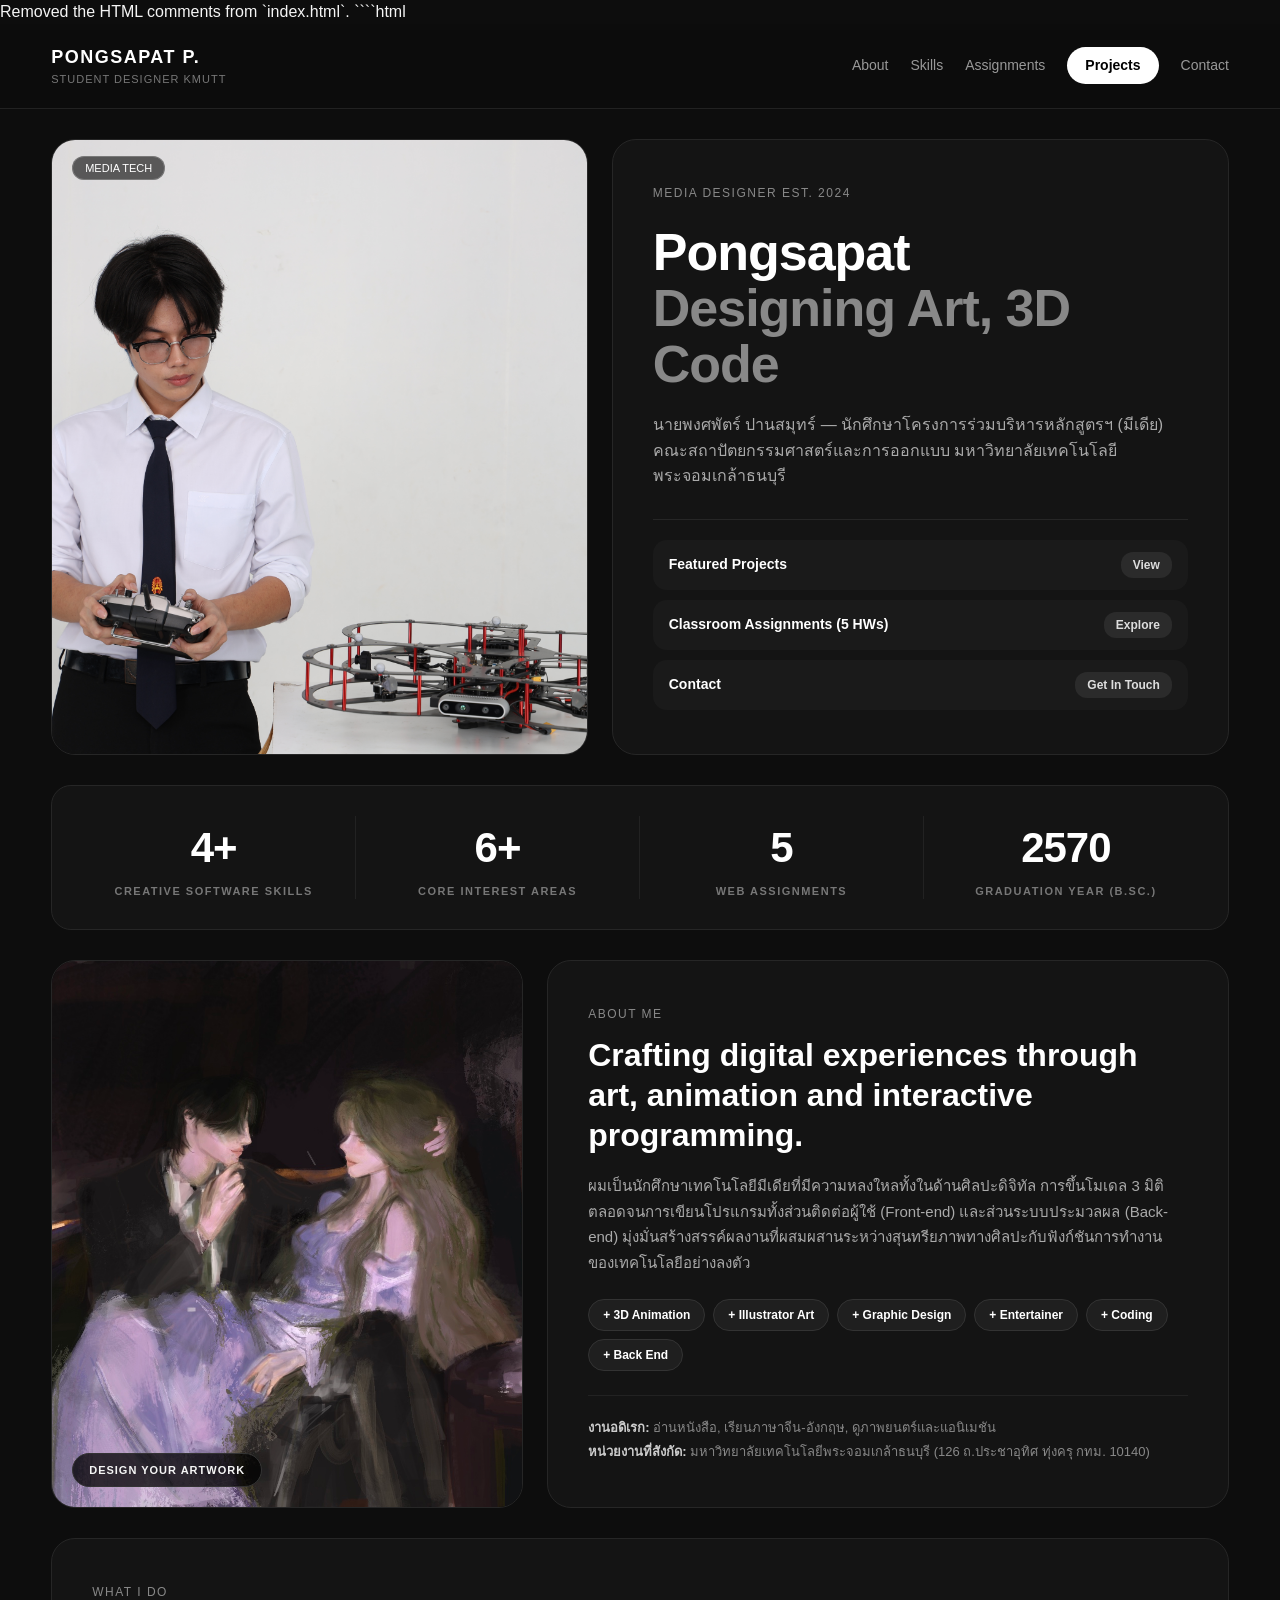
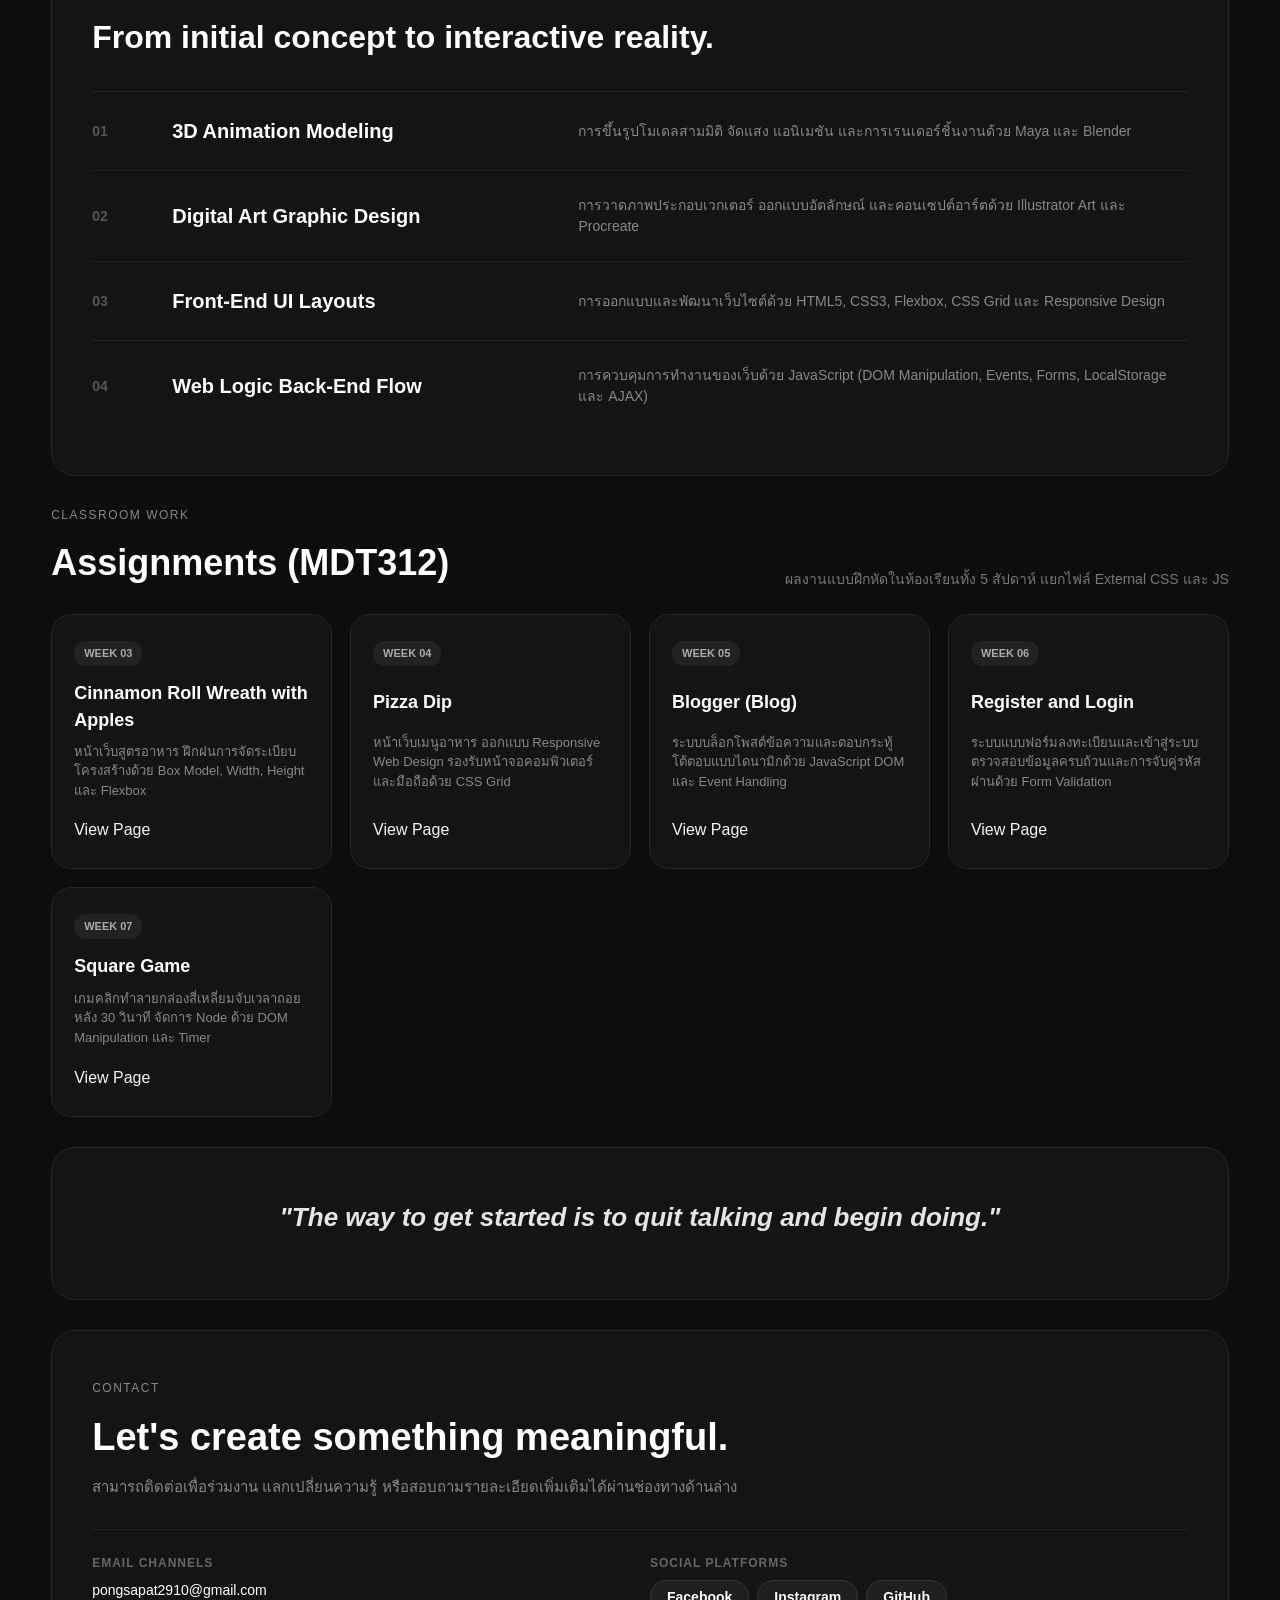
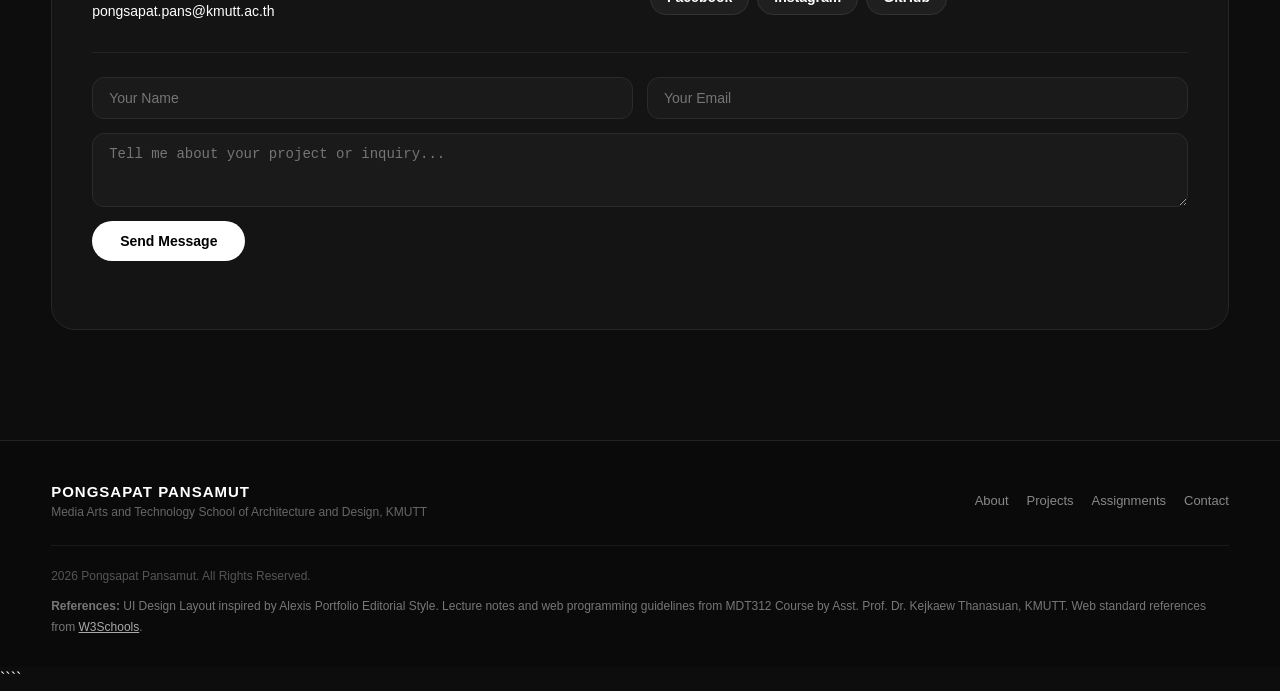
==== index.html @ ae0de147 "Add files via upload" ====
Removed the HTML comments from `index.html`.

````html
<!DOCTYPE html>
<html lang="th">
<head>
    <meta charset="UTF-8">
    <meta name="viewport" content="width=device-width, initial-scale=1.0">
    <title>Pongsapat Pansamut | Portfolio</title>
    <link rel="stylesheet" type="text/css" media="screen" href="style.css">
    <script src="main.js"></script>
</head>
<body>

    <header class="site-header">
        <div class="header-logo">
            <span class="logo-text">PONGSAPAT P.</span>
            <span class="logo-sub">STUDENT DESIGNER  KMUTT</span>
        </div>
        <nav class="header-nav">
            <a href="#about" class="nav-link">About</a>
            <a href="#skills" class="nav-link">Skills</a>
            <a href="#assignments" class="nav-link">Assignments</a>
            <a href="project.html" class="nav-link nav-btn">Projects </a>
            <a href="#contact" class="nav-link">Contact</a>
        </nav>
    </header>

    <main class="main-content">
        <section class="hero-section">
            <div class="hero-image-card">
                <img src="pic/Mindpic.jpeg" alt="นายพงศพัตร์ ปานสมุทร์" class="hero-img">
                <div class="hero-image-overlay">
                    <span class="tag-badge">MEDIA TECH</span>
                </div>
            </div>

            <div class="hero-text-card">
                <span class="section-tag"> MEDIA DESIGNER  EST. 2024</span>
                <h1 class="hero-title">
                    Pongsapat<br>
                    <span>Designing Art, 3D Code</span>
                </h1>
                <p class="hero-desc">
                    นายพงศพัตร์ ปานสมุทร์ — นักศึกษาโครงการร่วมบริหารหลักสูตรฯ (มีเดีย) 
                    คณะสถาปัตยกรรมศาสตร์และการออกแบบ มหาวิทยาลัยเทคโนโลยีพระจอมเกล้าธนบุรี
                </p>

                <div class="hero-action-list">
                    <a href="project.html" class="action-item">
                        <span>Featured Projects</span>
                        <span class="action-btn-pill">View</span>
                    </a>
                    <a href="#assignments" class="action-item">
                        <span>Classroom Assignments (5 HWs)</span>
                        <span class="action-btn-pill">Explore</span>
                    </a>
                    <a href="#contact" class="action-item">
                        <span>Contact</span>
                        <span class="action-btn-pill">Get In Touch</span>
                    </a>
                </div>
            </div>
        </section>

        <section class="stats-banner">
            <div class="stat-item">
                <h3 class="stat-number">4+</h3>
                <p class="stat-label">CREATIVE SOFTWARE SKILLS</p>
            </div>
            <div class="stat-item">
                <h3 class="stat-number">6+</h3>
                <p class="stat-label">CORE INTEREST AREAS</p>
            </div>
            <div class="stat-item">
                <h3 class="stat-number">5</h3>
                <p class="stat-label">WEB ASSIGNMENTS</p>
            </div>
            <div class="stat-item">
                <h3 class="stat-number">2570</h3>
                <p class="stat-label">GRADUATION YEAR (B.SC.)</p>
            </div>
        </section>

        <section class="about-section" id="about">
            <div class="about-grid">
                <div class="about-photo-card">
                    <img src="pic/Artwork01.JPG" alt="Pongsapat Profile" class="about-thumb">
                    <div class="open-badge">DESIGN YOUR ARTWORK</div>
                </div>

                <div class="about-info-card">
                    <span class="section-tag"> ABOUT ME </span>
                    <h2 class="about-heading">Crafting digital experiences through art, animation and interactive programming.</h2>
                    <p class="about-text">
                        ผมเป็นนักศึกษาเทคโนโลยีมีเดียที่มีความหลงใหลทั้งในด้านศิลปะดิจิทัล การขึ้นโมเดล 3 มิติ 
                        ตลอดจนการเขียนโปรแกรมทั้งส่วนติดต่อผู้ใช้ (Front-end) และส่วนระบบประมวลผล (Back-end) 
                        มุ่งมั่นสร้างสรรค์ผลงานที่ผสมผสานระหว่างสุนทรียภาพทางศิลปะกับฟังก์ชันการทำงานของเทคโนโลยีอย่างลงตัว
                    </p>

                    <div class="interest-tags">
                        <span class="interest-tag">+ 3D Animation</span>
                        <span class="interest-tag">+ Illustrator Art</span>
                        <span class="interest-tag">+ Graphic Design</span>
                        <span class="interest-tag">+ Entertainer</span>
                        <span class="interest-tag">+ Coding</span>
                        <span class="interest-tag">+ Back End</span>
                    </div>

                    <div class="hobbies-box">
                        <p><strong>งานอดิเรก:</strong> อ่านหนังสือ, เรียนภาษาจีน-อังกฤษ, ดูภาพยนตร์และแอนิเมชัน</p>
                        <p><strong>หน่วยงานที่สังกัด:</strong> มหาวิทยาลัยเทคโนโลยีพระจอมเกล้าธนบุรี (126 ถ.ประชาอุทิศ ทุ่งครุ กทม. 10140)</p>
                    </div>
                </div>
            </div>
        </section>

        <section class="skills-section" id="skills">
            <span class="section-tag"> WHAT I DO </span>
            <h2 class="skills-heading">From initial concept to interactive reality.</h2>

            <div class="services-list">
                <div class="service-row">
                    <span class="service-num">01</span>
                    <h3 class="service-title">3D Animation  Modeling</h3>
                    <p class="service-desc">การขึ้นรูปโมเดลสามมิติ จัดแสง แอนิเมชัน และการเรนเดอร์ชิ้นงานด้วย Maya และ Blender</p>
                </div>
                <div class="service-row">
                    <span class="service-num">02</span>
                    <h3 class="service-title">Digital Art  Graphic Design</h3>
                    <p class="service-desc">การวาดภาพประกอบเวกเตอร์ ออกแบบอัตลักษณ์ และคอนเซปต์อาร์ตด้วย Illustrator Art และ Procreate</p>
                </div>
                <div class="service-row">
                    <span class="service-num">03</span>
                    <h3 class="service-title">Front-End UI Layouts</h3>
                    <p class="service-desc">การออกแบบและพัฒนาเว็บไซต์ด้วย HTML5, CSS3, Flexbox, CSS Grid และ Responsive Design</p>
                </div>
                <div class="service-row">
                    <span class="service-num">04</span>
                    <h3 class="service-title">Web Logic Back-End Flow</h3>
                    <p class="service-desc">การควบคุมการทำงานของเว็บด้วย JavaScript (DOM Manipulation, Events, Forms, LocalStorage และ AJAX)</p>
                </div>
            </div>
        </section>

        <section class="assignments-section" id="assignments">
            <div class="section-header-flex">
                <div>
                    <span class="section-tag"> CLASSROOM WORK </span>
                    <h2 class="section-title-large">Assignments (MDT312)</h2>
                </div>
                <p class="section-desc-muted">ผลงานแบบฝึกหัดในห้องเรียนทั้ง 5 สัปดาห์ แยกไฟล์ External CSS และ JS</p>
            </div>

            <div class="assignments-grid">
                <article class="assignment-card">
                    <span class="hw-badge">WEEK 03</span>
                    <h3 class="card-item-title">Cinnamon Roll Wreath with Apples</h3>
                    <p class="card-item-desc">หน้าเว็บสูตรอาหาร ฝึกฝนการจัดระเบียบโครงสร้างด้วย Box Model, Width, Height และ Flexbox</p>
                    <a href="assignments/cinnamon-roll/index.html" class="view-btn">View Page </a>
                </article>

                <article class="assignment-card">
                    <span class="hw-badge">WEEK 04</span>
                    <h3 class="card-item-title">Pizza Dip</h3>
                    <p class="card-item-desc">หน้าเว็บเมนูอาหาร ออกแบบ Responsive Web Design รองรับหน้าจอคอมพิวเตอร์และมือถือด้วย CSS Grid</p>
                    <a href="assignments/pizza-dip/index.html" class="view-btn">View Page </a>
                </article>

                <article class="assignment-card">
                    <span class="hw-badge">WEEK 05</span>
                    <h3 class="card-item-title">Blogger (Blog)</h3>
                    <p class="card-item-desc">ระบบบล็อกโพสต์ข้อความและตอบกระทู้โต้ตอบแบบไดนามิกด้วย JavaScript DOM และ Event Handling</p>
                    <a href="assignments/blog/index.html" class="view-btn">View Page </a>
                </article>

                <article class="assignment-card">
                    <span class="hw-badge">WEEK 06</span>
                    <h3 class="card-item-title">Register and Login</h3>
                    <p class="card-item-desc">ระบบแบบฟอร์มลงทะเบียนและเข้าสู่ระบบ ตรวจสอบข้อมูลครบถ้วนและการจับคู่รหัสผ่านด้วย Form Validation</p>
                    <a href="assignments/register-login/index.html" class="view-btn">View Page </a>
                </article>

                <article class="assignment-card">
                    <span class="hw-badge">WEEK 07</span>
                    <h3 class="card-item-title">Square Game</h3>
                    <p class="card-item-desc">เกมคลิกทำลายกล่องสี่เหลี่ยมจับเวลาถอยหลัง 30 วินาที จัดการ Node ด้วย DOM Manipulation และ Timer</p>
                    <a href="assignments/square-game/index.html" class="view-btn">View Page </a>
                </article>
            </div>
        </section>

        <section class="quote-section">
            <blockquote class="quote-text">
                "The way to get started is to quit talking and begin doing."
            </blockquote>
        </section>

        <section class="contact-section" id="contact">
            <div class="contact-card">
                <span class="section-tag"> CONTACT </span>
                <h2 class="contact-heading">Let's create something meaningful.</h2>
                <p class="contact-sub">สามารถติดต่อเพื่อร่วมงาน แลกเปลี่ยนความรู้ หรือสอบถามรายละเอียดเพิ่มเติมได้ผ่านช่องทางด้านล่าง</p>

                <div class="contact-links-grid">
                    <div class="contact-box">
                        <h4>EMAIL CHANNELS</h4>
                        <p><a href="mailto:pongsapat2910@gmail.com">pongsapat2910@gmail.com</a></p>
                        <p><a href="mailto:pongsapat.pans@kmutt.ac.th">pongsapat.pans@kmutt.ac.th</a></p>
                    </div>

                    <div class="contact-box">
                        <h4>SOCIAL PLATFORMS</h4>
                        <div class="social-pills">
                            <a href="https://www.facebook.com/homeworkman3018/" target="_blank" class="pill-btn">Facebook</a>
                            <a href="https://www.instagram.com/blue_blosmt/" target="_blank" class="pill-btn">Instagram</a>
                            <a href="https://github.com/paking2910" target="_blank" class="pill-btn">GitHub</a>
                        </div>
                    </div>
                </div>

                <form id="contactForm" class="minimal-form">
                    <div class="form-row">
                        <input type="text" id="senderName" name="senderName" placeholder="Your Name" required>
                        <input type="email" id="senderEmail" name="senderEmail" placeholder="Your Email" required>
                    </div>
                    <textarea id="senderMsg" name="senderMsg" rows="3" placeholder="Tell me about your project or inquiry..." required></textarea>
                    <button type="submit" class="submit-pill-btn">Send Message  </button>
                    <p id="formFeedback" class="form-feedback"></p>
                </form>
            </div>
        </section>
    </main>

    <footer class="site-footer">
        <div class="footer-top">
            <div class="footer-brand">
                <h3>PONGSAPAT PANSAMUT</h3>
                <p>Media Arts and Technology  School of Architecture and Design, KMUTT</p>
            </div>
            <div class="footer-nav">
                <a href="#about">About</a>
                <a href="project.html">Projects</a>
                <a href="#assignments">Assignments</a>
                <a href="#contact">Contact</a>
            </div>
        </div>

        <hr class="footer-divider">

        <div class="footer-bottom">
            <p>2026 Pongsapat Pansamut. All Rights Reserved.</p>
            <p class="references-note">
                <strong>References:</strong> UI Design Layout inspired by Alexis Portfolio Editorial Style. 
                Lecture notes and web programming guidelines from MDT312 Course by Asst. Prof. Dr. Kejkaew Thanasuan, KMUTT. 
                Web standard references from <a href="https://www.w3schools.com/" target="_blank">W3Schools</a>.
            </p>
        </div>
    </footer>

</body>
</html>
````
---- style.css ----
/* ==========================================================
   MDT312 PORTFOLIO - EDITORIAL DARK THEME
   Shared External CSS for index.html & project.html
   ========================================================== */

/* 1. Global Reset & Body Setup (Week 2 & Week 3) */
* {
    margin: 0;
    padding: 0;
    box-sizing: border-box;
}

body {
    font-family: -apple-system, BlinkMacSystemFont, "Segoe UI", Roboto, Helvetica, Arial, sans-serif;
    background-color: #0d0d0d;
    color: #f5f5f5;
    line-height: 1.5;
    overflow-x: hidden;
}

a {
    color: inherit;
    text-decoration: none;
    transition: all 0.25s ease;
}

img {
    max-width: 100%;
    height: auto;
    display: block;
}

/* 2. Header & Top Navigation (Week 3: Flexbox & Layout) */
.site-header {
    width: 100%;
    padding: 20px 4%;
    display: flex;
    justify-content: space-between;
    align-items: center;
    border-bottom: 1px solid #222222;
    background-color: rgba(13, 13, 13, 0.95);
    position: sticky;
    top: 0;
    z-index: 1000;
}

.header-logo {
    display: flex;
    flex-direction: column;
}

.logo-text {
    font-size: 18px;
    font-weight: 800;
    letter-spacing: 1.5px;
    color: #ffffff;
}

.logo-sub {
    font-size: 11px;
    color: #777777;
    letter-spacing: 1px;
}

.header-nav {
    display: flex;
    align-items: center;
    gap: 22px;
}

.nav-link {
    font-size: 14px;
    color: #999999;
    font-weight: 500;
}

.nav-link:hover {
    color: #ffffff;
}

.nav-btn {
    background-color: #ffffff;
    color: #000000 !important;
    padding: 8px 18px;
    border-radius: 20px;
    font-weight: 600;
}

.nav-btn:hover {
    background-color: #cccccc;
    transform: translateY(-2px);
}

/* 3. Main Container Layout */
.main-content {
    max-width: 1280px;
    margin: 0 auto;
    padding: 30px 4% 80px 4%;
}

.section-tag {
    display: inline-block;
    font-size: 12px;
    color: #888888;
    letter-spacing: 1.5px;
    margin-bottom: 12px;
    text-transform: uppercase;
}

/* 4. Hero Section: Split 2-Column (Week 3: Flexbox / Grid) */
.hero-section {
    display: grid;
    grid-template-columns: 1fr 1.15fr;
    gap: 24px;
    margin-bottom: 30px;
}

.hero-image-card {
    position: relative;
    background-color: #161616;
    border: 1px solid #262626;
    border-radius: 24px;
    overflow: hidden;
    min-height: 480px;
    display: flex;
    align-items: center;
    justify-content: center;
}

.hero-img {
    width: 100%;
    height: 100%;
    object-fit: cover;
}

.hero-image-overlay {
    position: absolute;
    top: 20px;
    left: 20px;
}

.tag-badge {
    background-color: rgba(0, 0, 0, 0.6);
    border: 1px solid rgba(255, 255, 255, 0.2);
    color: #ffffff;
    font-size: 11px;
    padding: 5px 12px;
    border-radius: 14px;
}

.hero-text-card {
    background-color: #141414;
    border: 1px solid #262626;
    border-radius: 24px;
    padding: 44px 40px;
    display: flex;
    flex-direction: column;
    justify-content: space-between;
}

.hero-title {
    font-size: 52px;
    font-weight: 900;
    line-height: 1.08;
    letter-spacing: -1px;
    color: #ffffff;
    margin: 10px 0 20px 0;
}

.hero-title span {
    color: #888888;
    font-weight: 700;
}

.hero-desc {
    color: #aaaaaa;
    font-size: 16px;
    line-height: 1.6;
    margin-bottom: 30px;
}

.hero-action-list {
    display: flex;
    flex-direction: column;
    gap: 10px;
    border-top: 1px solid #262626;
    padding-top: 20px;
}

.action-item {
    display: flex;
    justify-content: space-between;
    align-items: center;
    padding: 12px 16px;
    background-color: #1a1a1a;
    border-radius: 14px;
    color: #ffffff;
    font-size: 14px;
    font-weight: 600;
    transition: all 0.25s ease;
}

.action-item:hover {
    background-color: #242424;
    transform: translateX(4px);
}

.action-btn-pill {
    background-color: #2b2b2b;
    font-size: 12px;
    padding: 4px 12px;
    border-radius: 12px;
    color: #dddddd;
}

/* 5. Stats Banner (Week 4: CSS Grid) */
.stats-banner {
    display: grid;
    grid-template-columns: repeat(4, 1fr);
    background-color: #141414;
    border: 1px solid #262626;
    border-radius: 20px;
    padding: 30px 20px;
    margin-bottom: 30px;
    text-align: center;
}

.stat-item {
    border-right: 1px solid #222222;
    padding: 0 10px;
}

.stat-item:last-child {
    border-right: none;
}

.stat-number {
    font-size: 42px;
    font-weight: 900;
    color: #ffffff;
    letter-spacing: -1px;
    margin-bottom: 4px;
}

.stat-label {
    font-size: 11px;
    color: #777777;
    letter-spacing: 1.5px;
    font-weight: 600;
}

/* 6. About Section (Week 3: Card Layout) */
.about-section {
    margin-bottom: 30px;
}

.about-grid {
    display: grid;
    grid-template-columns: 0.9fr 1.3fr;
    gap: 24px;
}

.about-photo-card {
    position: relative;
    background-color: #141414;
    border: 1px solid #262626;
    border-radius: 24px;
    overflow: hidden;
    display: flex;
    align-items: center;
    justify-content: center;
}

.about-thumb {
    width: 100%;
    height: 100%;
    object-fit: cover;
}

.open-badge {
    position: absolute;
    bottom: 20px;
    left: 20px;
    background-color: rgba(0, 0, 0, 0.75);
    border: 1px solid #333333;
    padding: 8px 16px;
    border-radius: 20px;
    font-size: 11px;
    font-weight: 700;
    letter-spacing: 1px;
}

.about-info-card {
    background-color: #141414;
    border: 1px solid #262626;
    border-radius: 24px;
    padding: 44px 40px;
}

.about-heading {
    font-size: 32px;
    font-weight: 800;
    line-height: 1.25;
    color: #ffffff;
    margin-bottom: 18px;
}

.about-text {
    font-size: 15px;
    color: #aaaaaa;
    line-height: 1.7;
    margin-bottom: 24px;
}

.interest-tags {
    display: flex;
    flex-wrap: wrap;
    gap: 8px;
    margin-bottom: 24px;
}

.interest-tag {
    background-color: #1f1f1f;
    border: 1px solid #333333;
    color: #ffffff;
    font-size: 12px;
    padding: 6px 14px;
    border-radius: 16px;
    font-weight: 600;
}

.hobbies-box {
    border-top: 1px solid #222222;
    padding-top: 20px;
    font-size: 13px;
    color: #888888;
    line-height: 1.8;
}

.hobbies-box strong {
    color: #cccccc;
}

/* 7. Skills / Services List (Week 3 & Week 4) */
.skills-section {
    background-color: #141414;
    border: 1px solid #262626;
    border-radius: 24px;
    padding: 44px 40px;
    margin-bottom: 30px;
}

.skills-heading {
    font-size: 32px;
    font-weight: 800;
    color: #ffffff;
    margin-bottom: 30px;
}

.services-list {
    display: flex;
    flex-direction: column;
}

.service-row {
    display: grid;
    grid-template-columns: 80px 1.2fr 1.8fr;
    align-items: center;
    padding: 24px 0;
    border-top: 1px solid #222222;
    transition: background-color 0.2s ease;
}

.service-row:hover {
    background-color: rgba(255, 255, 255, 0.02);
}

.service-num {
    font-size: 14px;
    color: #555555;
    font-weight: 700;
}

.service-title {
    font-size: 20px;
    font-weight: 700;
    color: #ffffff;
}

.service-desc {
    font-size: 14px;
    color: #888888;
}

/* 8. Assignments Grid Section (Week 4: CSS Grid) */
.assignments-section {
    margin-bottom: 30px;
}

.section-header-flex {
    display: flex;
    justify-content: space-between;
    align-items: flex-end;
    margin-bottom: 24px;
}

.section-title-large {
    font-size: 36px;
    font-weight: 900;
    color: #ffffff;
}

.section-desc-muted {
    font-size: 14px;
    color: #777777;
}

.assignments-grid {
    display: grid;
    grid-template-columns: repeat(auto-fit, minmax(230px, 1fr));
    gap: 18px;
}

.assignment-card {
    background-color: #141414;
    border: 1px solid #262626;
    border-radius: 20px;
    padding: 26px 22px;
    display: flex;
    flex-direction: column;
    justify-content: space-between;
    min-height: 230px;
    transition: transform 0.25s ease, border-color 0.25s ease;
}

.assignment-card:hover {
    transform: translateY(-5px);
    border-color: #555555;
}

.hw-badge {
    align-self: flex-start;
    background-color: #222222;
    color: #aaaaaa;
    font-size: 11px;
    font-weight: 700;
    padding: 4px 10px;
    border-radius: 12px;
}

.card-item-title {
    font-size: 18px;
    font-weight: 700;
    color: #ffffff;
    margin: 14px 0 8px 0;
}

.card-item-desc {
    font-size: 13px;
    color: #888888;
    line-height: 1.5;
    margin-bottom: 18px;
}

.card-link-btn {
    align-self: flex-start;
    font-size: 13px;
    font-weight: 700;
    color: #ffffff;
    border-bottom: 1px solid #ffffff;
    padding-bottom: 2px;
}

.card-link-btn:hover {
    color: #888888;
    border-color: #888888;
}

/* 9. Quote Banner */
.quote-section {
    background-color: #141414;
    border: 1px solid #262626;
    border-radius: 24px;
    padding: 50px 30px;
    text-align: center;
    margin-bottom: 30px;
}

.quote-text {
    font-size: 26px;
    font-style: italic;
    font-weight: 600;
    color: #e5e5e5;
    max-width: 800px;
    margin: 0 auto 12px auto;
}

.quote-author {
    font-size: 13px;
    color: #777777;
    letter-spacing: 1px;
}

/* 10. Contact Section & Minimal Form */
.contact-section {
    margin-bottom: 30px;
}

.contact-card {
    background-color: #141414;
    border: 1px solid #262626;
    border-radius: 24px;
    padding: 48px 40px;
}

.contact-heading {
    font-size: 38px;
    font-weight: 900;
    color: #ffffff;
    margin-bottom: 10px;
}

.contact-sub {
    font-size: 15px;
    color: #888888;
    margin-bottom: 30px;
}

.contact-links-grid {
    display: grid;
    grid-template-columns: 1fr 1fr;
    gap: 20px;
    border-top: 1px solid #222222;
    padding-top: 24px;
    margin-bottom: 30px;
}

.contact-box h4 {
    font-size: 12px;
    color: #666666;
    letter-spacing: 1px;
    margin-bottom: 8px;
}

.contact-box a {
    color: #ffffff;
    font-size: 14px;
}

.contact-box a:hover {
    text-decoration: underline;
}

.social-pills {
    display: flex;
    gap: 8px;
    flex-wrap: wrap;
}

.pill-btn {
    background-color: #1f1f1f;
    border: 1px solid #333333;
    padding: 6px 16px;
    border-radius: 16px;
    font-size: 13px;
    color: #ffffff;
    font-weight: 600;
}

.pill-btn:hover {
    background-color: #ffffff;
    color: #000000;
}

.minimal-form {
    border-top: 1px solid #222222;
    padding-top: 24px;
    display: flex;
    flex-direction: column;
    gap: 14px;
}

.form-row {
    display: grid;
    grid-template-columns: 1fr 1fr;
    gap: 14px;
}

.minimal-form input, .minimal-form textarea {
    background-color: #1a1a1a;
    border: 1px solid #2b2b2b;
    border-radius: 12px;
    padding: 12px 16px;
    color: #ffffff;
    font-size: 14px;
    outline: none;
    transition: border-color 0.2s ease;
}

.minimal-form input:focus, .minimal-form textarea:focus {
    border-color: #666666;
}

.submit-pill-btn {
    align-self: flex-start;
    background-color: #ffffff;
    color: #000000;
    border: none;
    padding: 12px 28px;
    border-radius: 20px;
    font-size: 14px;
    font-weight: 700;
    cursor: pointer;
    transition: all 0.25s ease;
}

.submit-pill-btn:hover {
    background-color: #dddddd;
    transform: translateY(-2px);
}

.form-feedback {
    font-size: 13px;
    color: #48bb78;
    margin-top: 6px;
}

/* 11. Projects Page Styles (สำหรับหน้า project.html) */
.project-header-section {
    padding: 40px 0 20px 0;
}

.project-page-title {
    font-size: 44px;
    font-weight: 900;
    color: #ffffff;
    margin-bottom: 12px;
}

.project-page-desc {
    color: #888888;
    font-size: 16px;
    max-width: 700px;
}

.projects-grid-section {
    margin-top: 20px;
}

.projects-grid {
    display: grid;
    grid-template-columns: 1fr 1fr;
    gap: 24px;
}

.project-grid-card {
    background-color: #141414;
    border: 1px solid #262626;
    border-radius: 24px;
    overflow: hidden;
    display: flex;
    flex-direction: column;
    transition: transform 0.25s ease, border-color 0.25s ease;
}

.project-grid-card:hover {
    transform: translateY(-5px);
    border-color: #444444;
}

.project-thumb-box {
    width: 100%;
    height: 240px;
    background-color: #1a1a1a;
    position: relative;
    overflow: hidden;
}

.image-placeholder {
    width: 100%;
    height: 100%;
    display: flex;
    align-items: center;
    justify-content: center;
    color: #555555;
    font-size: 12px;
    font-weight: 700;
    letter-spacing: 1.5px;
    border-bottom: 1px solid #222222;
}

.project-card-meta {
    padding: 24px;
    display: grid;
    grid-template-columns: 40px 1fr;
    gap: 12px;
}

.project-id {
    font-size: 14px;
    font-weight: 700;
    color: #555555;
}

.project-item-title {
    font-size: 22px;
    font-weight: 800;
    color: #ffffff;
    margin-bottom: 4px;
}

.project-category {
    font-size: 12px;
    color: #777777;
    margin-bottom: 12px;
}

.project-item-desc {
    font-size: 14px;
    color: #999999;
    line-height: 1.6;
}

.inline-card-link {
    display: inline-block;
    margin-top: 12px;
    font-size: 13px;
    font-weight: 700;
    color: #ffffff;
    border-bottom: 1px solid #ffffff;
}

.inline-card-link:hover {
    color: #aaaaaa;
    border-color: #aaaaaa;
}

.back-home-wrap {
    text-align: center;
    margin-top: 50px;
}

.pill-btn-large {
    display: inline-block;
    background-color: #ffffff;
    color: #000000;
    padding: 14px 32px;
    border-radius: 24px;
    font-weight: 700;
    font-size: 14px;
}

.pill-btn-large:hover {
    background-color: #dddddd;
    transform: translateY(-2px);
}

/* 12. Footer & References */
.site-footer {
    border-top: 1px solid #222222;
    padding: 40px 4% 30px 4%;
    background-color: #0a0a0a;
}

.footer-top {
    display: flex;
    justify-content: space-between;
    align-items: center;
    margin-bottom: 24px;
}

.footer-brand h3 {
    font-size: 15px;
    font-weight: 800;
    letter-spacing: 1px;
    color: #ffffff;
}

.footer-brand p {
    font-size: 12px;
    color: #666666;
}

.footer-nav {
    display: flex;
    gap: 18px;
}

.footer-nav a {
    font-size: 13px;
    color: #888888;
}

.footer-nav a:hover {
    color: #ffffff;
}

.footer-divider {
    border: none;
    border-top: 1px solid #1a1a1a;
    margin-bottom: 20px;
}

.footer-bottom {
    font-size: 12px;
    color: #555555;
    line-height: 1.7;
}

.references-note {
    margin-top: 10px;
    color: #777777;
}

.references-note a {
    color: #aaaaaa;
    text-decoration: underline;
}

/* 13. Responsive Web Design (Week 4: Media Queries) */
@media only screen and (max-width: 900px) {
    .hero-section {
        grid-template-columns: 1fr;
    }
    .hero-title {
        font-size: 38px;
    }
    .about-grid {
        grid-template-columns: 1fr;
    }
    .projects-grid {
        grid-template-columns: 1fr;
    }
    .stats-banner {
        grid-template-columns: repeat(2, 1fr);
        gap: 20px;
    }
    .stat-item:nth-child(2) {
        border-right: none;
    }
    .service-row {
        grid-template-columns: 50px 1fr;
        gap: 8px;
    }
    .service-desc {
        grid-column: 2 / span 1;
    }
}

@media only screen and (max-width: 600px) {
    .site-header {
        flex-direction: column;
        gap: 12px;
        text-align: center;
    }
    .header-nav {
        flex-wrap: wrap;
        justify-content: center;
        gap: 10px;
    }
    .form-row {
        grid-template-columns: 1fr;
    }
    .contact-links-grid {
        grid-template-columns: 1fr;
    }
    .footer-top {
        flex-direction: column;
        gap: 16px;
        text-align: center;
    }
}
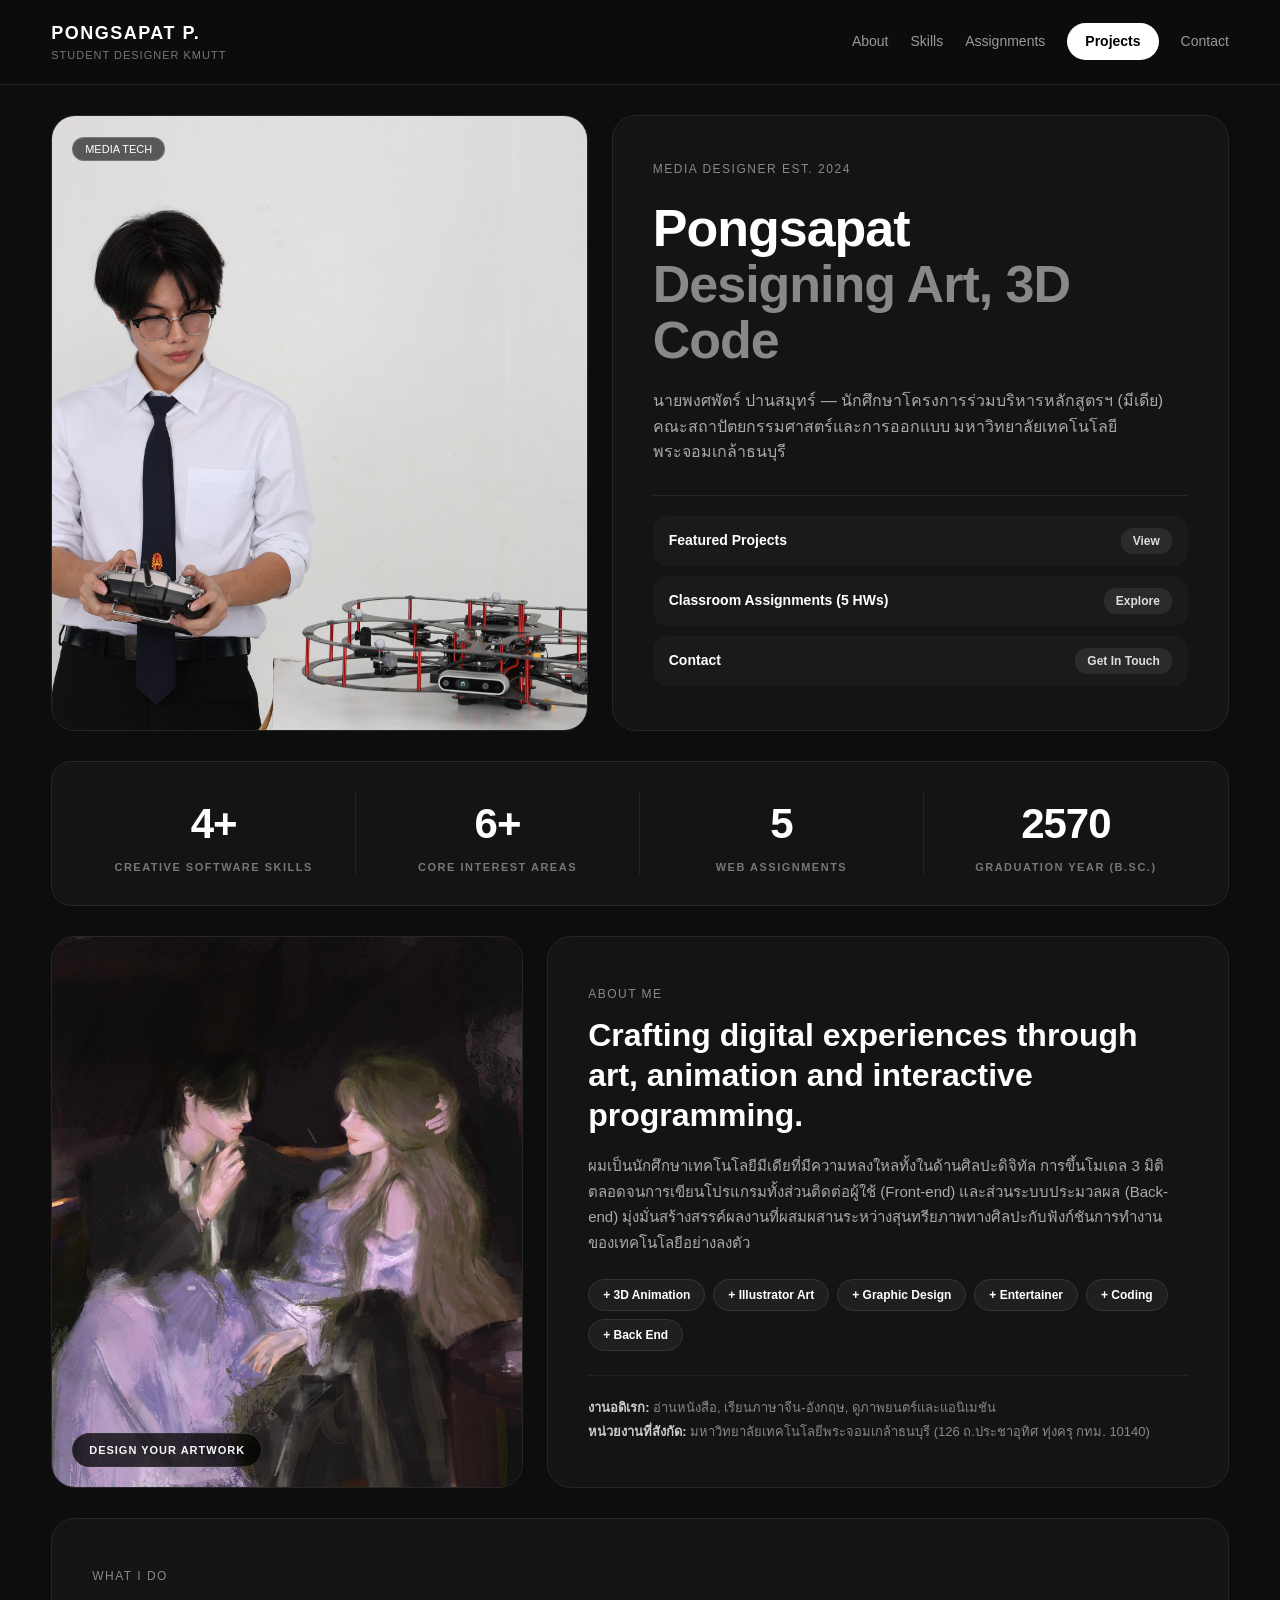
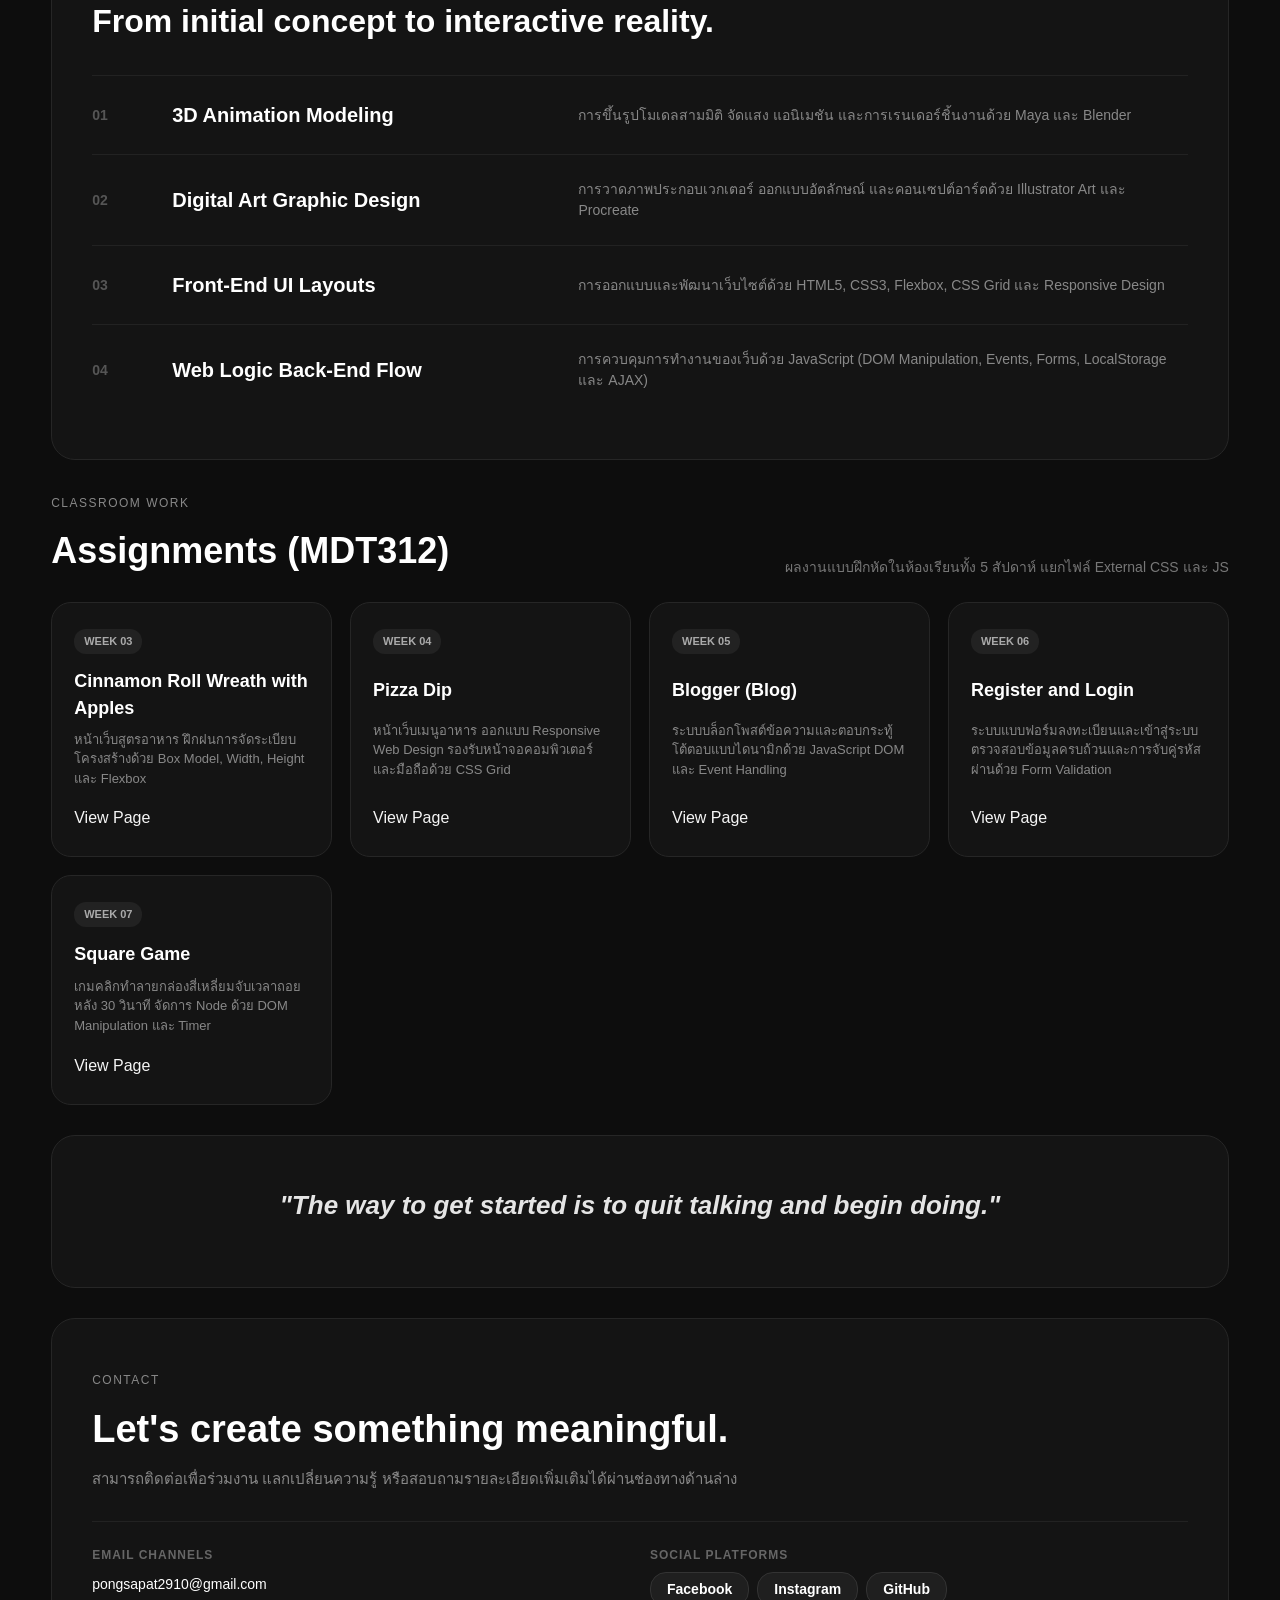
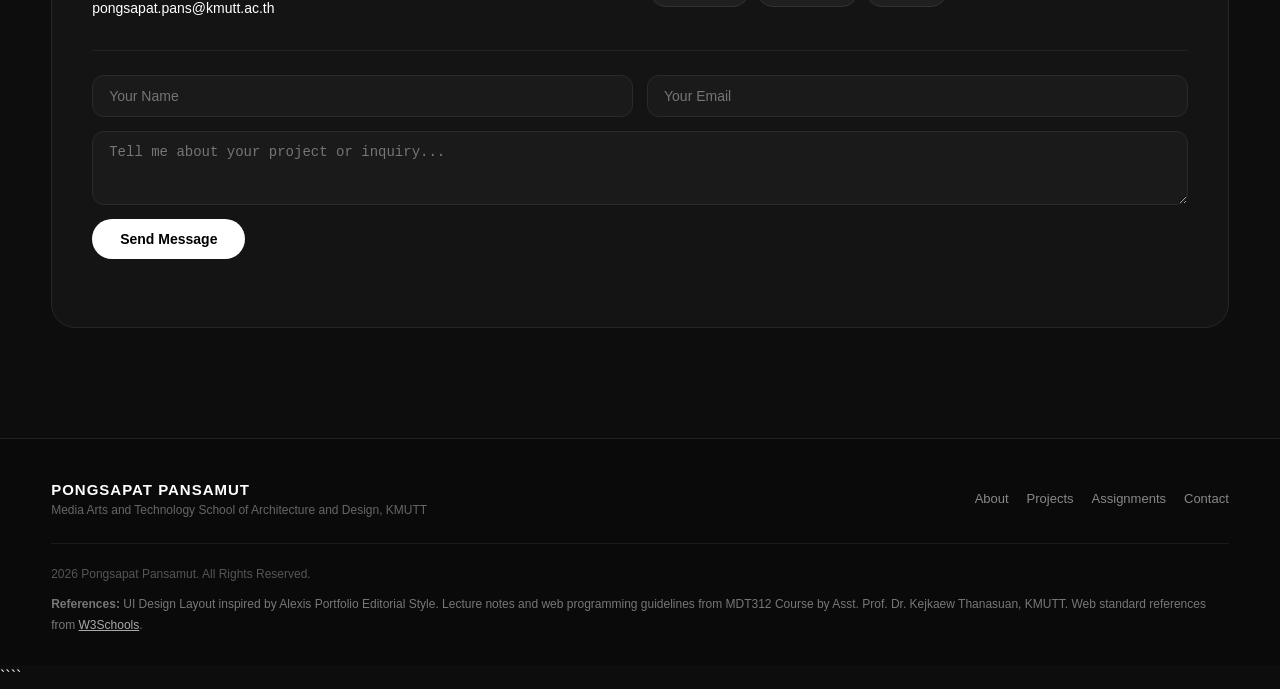
==== commit 2c05aada: "Update index.html" ====
--- a/index.html
+++ b/index.html
@@ -1,6 +1,4 @@
-Removed the HTML comments from `index.html`.
-
-````html
+
 <!DOCTYPE html>
 <html lang="th">
 <head>
@@ -260,4 +258,4 @@
 
 </body>
 </html>
-````+````
